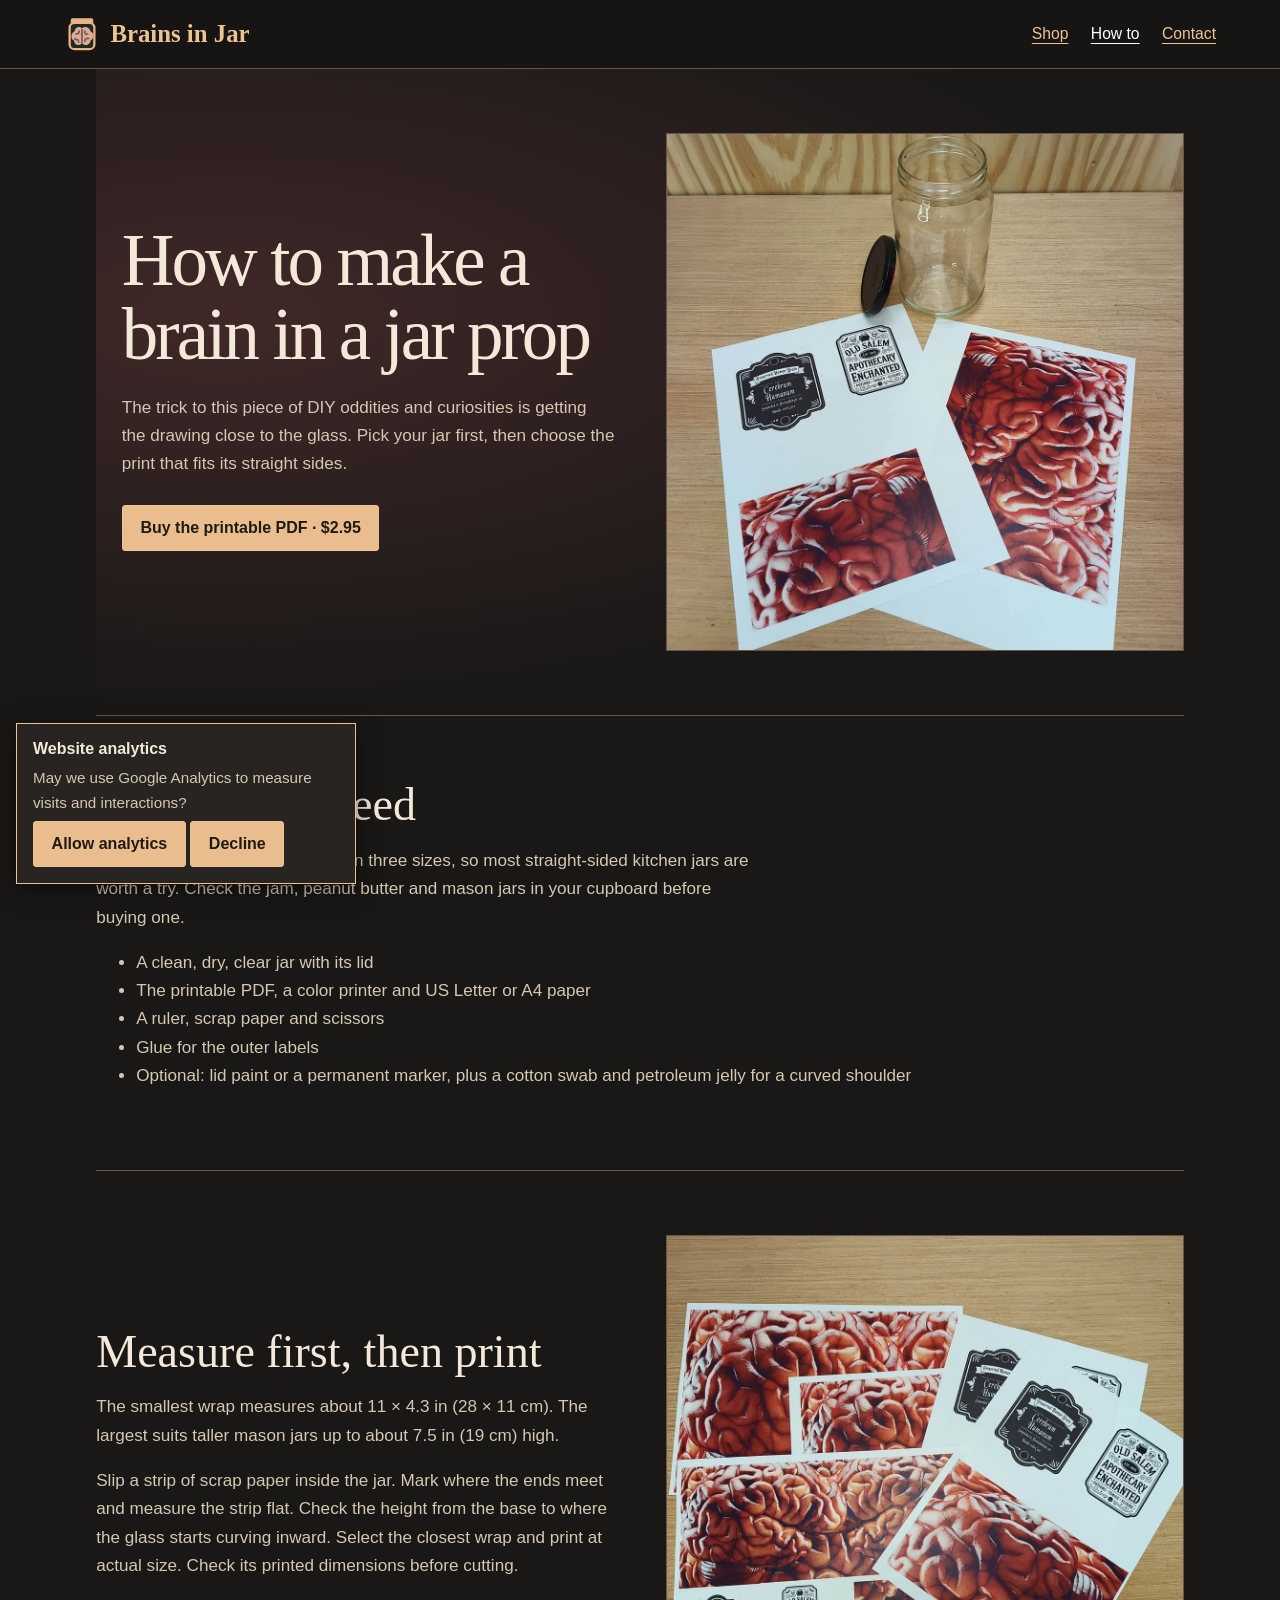
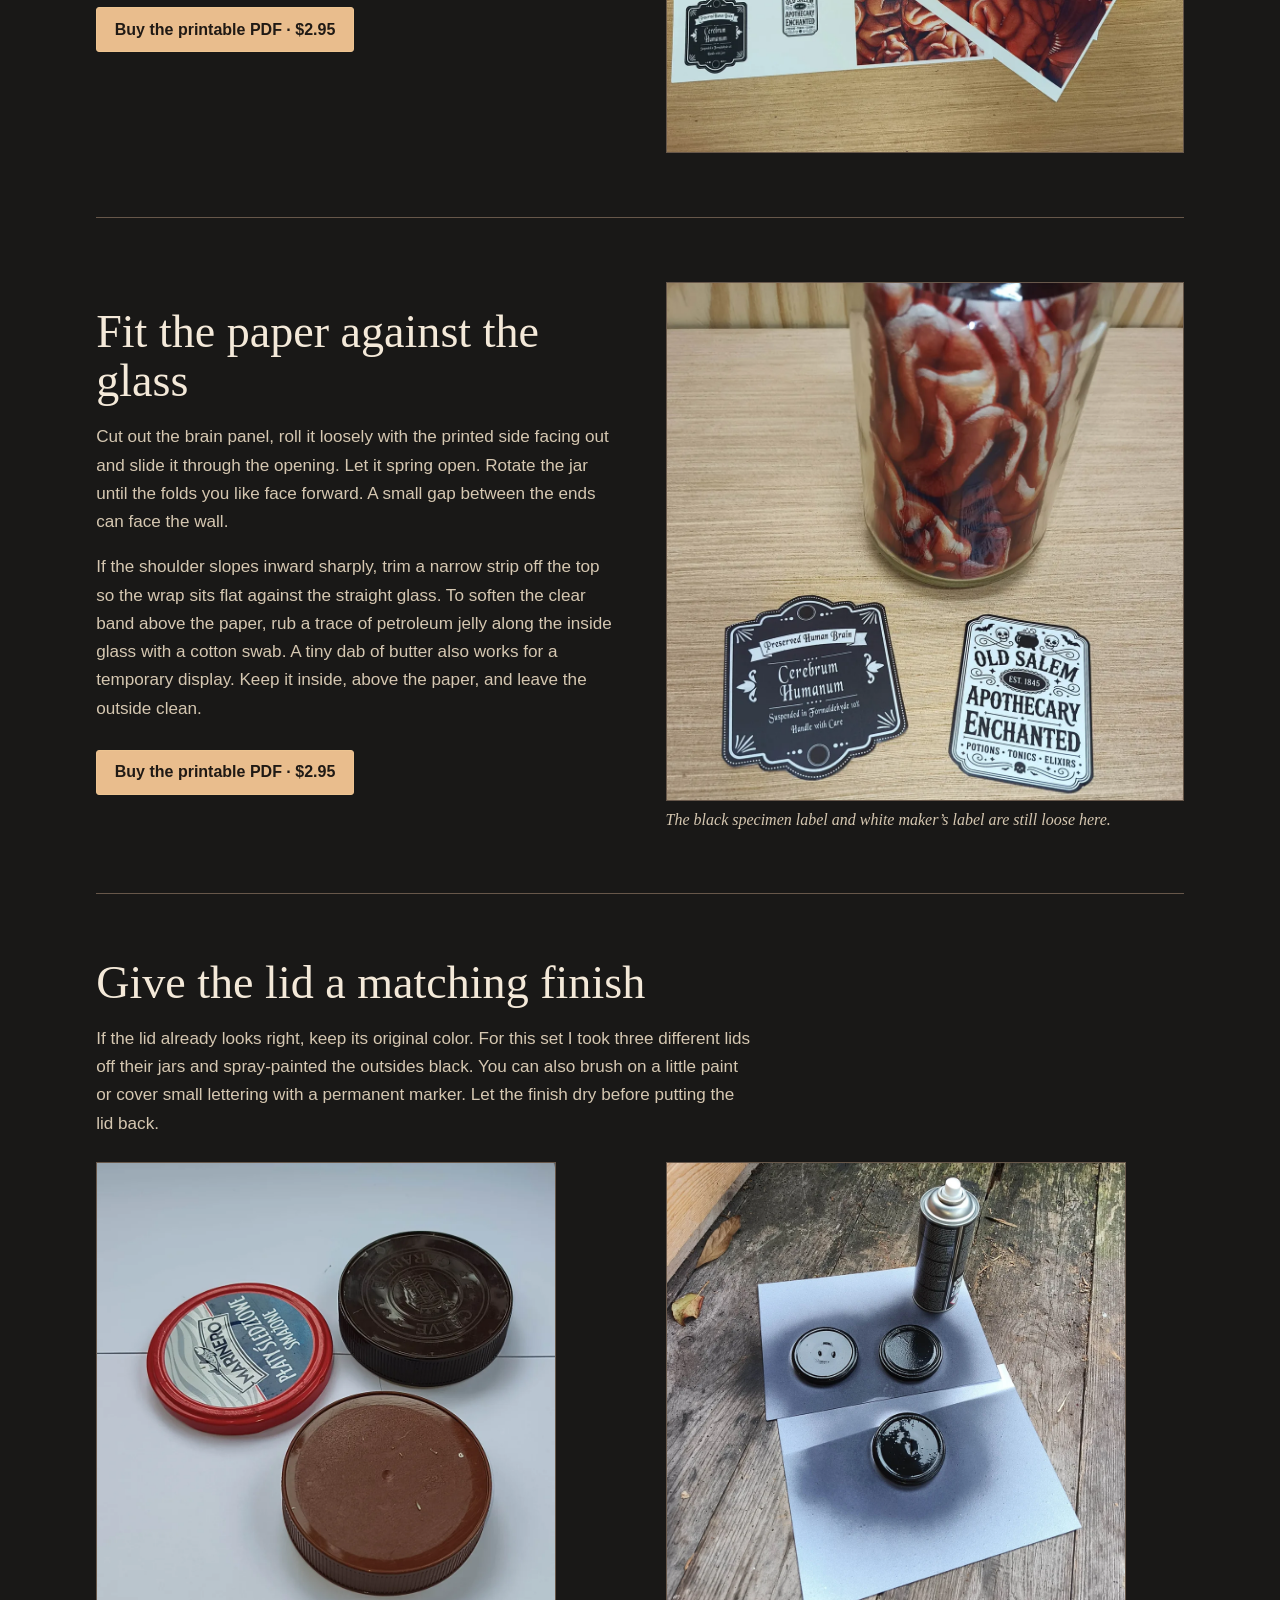
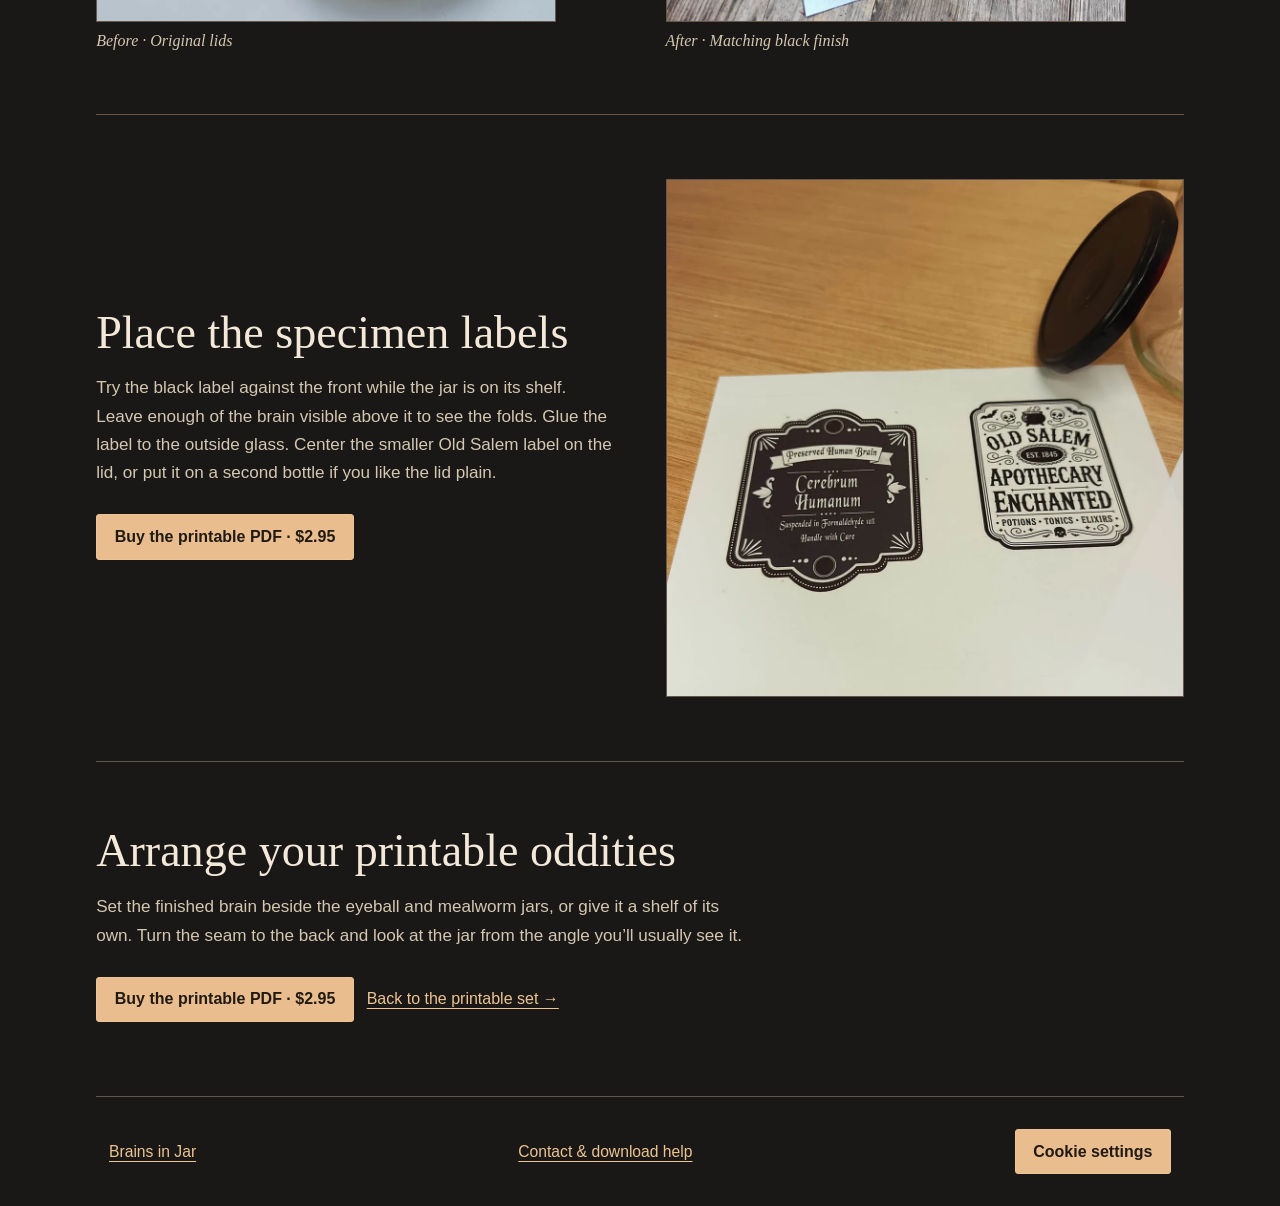
==== how-to.html @ 7c19cf12 "Add files via upload" ====
<!doctype html><html lang="en-US"><head><meta charset="utf-8"><meta name="viewport" content="width=device-width,initial-scale=1"><title>How to Make a Brain in a Jar Prop | Illustrated Guide</title><meta name="description" content="Choose a jar, fit a paper brain wrap behind glass and finish the lid and labels with this illustrated specimen jar tutorial."><link rel="canonical" href="https://brainsinjar.com/how-to"><link rel="icon" href="/favicon.svg"><link rel="stylesheet" href="/style.css"></head><body><header><div class="bar"><a class="brand" href="/"><img src="/favicon.svg" width="36" height="36" alt="">Brains in Jar</a><nav aria-label="Main navigation"><a href="/">Shop</a><a href="/how-to" aria-current="page">How to</a><a href="/contact">Contact</a></nav></div></header><main><section class="hero split"><div><h1>How to make a brain in a jar prop</h1><p>The trick to this piece of DIY oddities and curiosities is getting the drawing close to the glass. Pick your jar first, then choose the print that fits its straight sides.</p><div class="actions"><button class="buy" type="button" data-buy>Buy the printable PDF · $2.95</button></div></div><figure><img src="/cabinet/photos/parts-1080.webp" srcset="/cabinet/photos/parts-520.webp 520w, /cabinet/photos/parts-1080.webp 1080w" sizes="(max-width: 720px) 92vw, 540px" width="1080" height="1080" alt="Empty jar beside the brain wrap and specimen labels" fetchpriority="high"></figure></section><section class="wide"><div><h2>What you’ll need</h2><p>Each of the three designs comes in three sizes, so most straight-sided kitchen jars are worth a try. Check the jam, peanut butter and mason jars in your cupboard before buying one.</p><ul><li>A clean, dry, clear jar with its lid</li><li>The printable PDF, a color printer and US Letter or A4 paper</li><li>A ruler, scrap paper and scissors</li><li>Glue for the outer labels</li><li>Optional: lid paint or a permanent marker, plus a cotton swab and petroleum jelly for a curved shoulder</li></ul></div></section><section class="split"><div><h2>Measure first, then print</h2><p>The smallest wrap measures about 11 × 4.3 in (28 × 11 cm). The largest suits taller mason jars up to about 7.5 in (19 cm) high.</p><p>Slip a strip of scrap paper inside the jar. Mark where the ends meet and measure the strip flat. Check the height from the base to where the glass starts curving inward. Select the closest wrap and print at actual size. Check its printed dimensions before cutting.</p><button class="buy" type="button" data-buy>Buy the printable PDF · $2.95</button></div><figure><img src="/cabinet/photos/sizes-1080.webp" srcset="/cabinet/photos/sizes-520.webp 520w, /cabinet/photos/sizes-1080.webp 1080w" sizes="(max-width: 720px) 92vw, 540px" width="1080" height="1080" alt="Three sizes of the brain design laid out with their labels" loading="lazy"></figure></section><section class="split"><div><h2>Fit the paper against the glass</h2><p>Cut out the brain panel, roll it loosely with the printed side facing out and slide it through the opening. Let it spring open. Rotate the jar until the folds you like face forward. A small gap between the ends can face the wall.</p><p>If the shoulder slopes inward sharply, trim a narrow strip off the top so the wrap sits flat against the straight glass. To soften the clear band above the paper, rub a trace of petroleum jelly along the inside glass with a cotton swab. A tiny dab of butter also works for a temporary display. Keep it inside, above the paper, and leave the outside clean.</p><button class="buy" type="button" data-buy>Buy the printable PDF · $2.95</button></div><figure><img src="/cabinet/photos/specimen-1080.webp" srcset="/cabinet/photos/specimen-520.webp 520w, /cabinet/photos/specimen-1080.webp 1080w" sizes="(max-width: 720px) 92vw, 540px" width="1080" height="1080" alt="Brain wrap fitted inside a glass jar before the labels are attached" loading="lazy"><figcaption>The black specimen label and white maker’s label are still loose here.</figcaption></figure></section><section class="wide"><div><h2>Give the lid a matching finish</h2><p>If the lid already looks right, keep its original color. For this set I took three different lids off their jars and spray-painted the outsides black. You can also brush on a little paint or cover small lettering with a permanent marker. Let the finish dry before putting the lid back.</p><div class="gallery"><figure><img src="/cabinet/photos/lids-before-1080.webp" srcset="/cabinet/photos/lids-before-520.webp 520w, /cabinet/photos/lids-before-1080.webp 1080w" sizes="(max-width: 720px) 92vw, 540px" width="1080" height="1080" alt="Three reused lids in different colors before painting" loading="lazy"><figcaption>Before · Original lids</figcaption></figure><figure><img src="/cabinet/photos/lids-after-1080.webp" srcset="/cabinet/photos/lids-after-520.webp 520w, /cabinet/photos/lids-after-1080.webp 1080w" sizes="(max-width: 720px) 92vw, 540px" width="1080" height="1080" alt="Three black lids drying beside a spray can" loading="lazy"><figcaption>After · Matching black finish</figcaption></figure></div></div></section><section class="split"><div><h2>Place the specimen labels</h2><p>Try the black label against the front while the jar is on its shelf. Leave enough of the brain visible above it to see the folds. Glue the label to the outside glass. Center the smaller Old Salem label on the lid, or put it on a second bottle if you like the lid plain.</p><button class="buy" type="button" data-buy>Buy the printable PDF · $2.95</button></div><figure><img src="/cabinet/photos/labels-1080.webp" srcset="/cabinet/photos/labels-520.webp 520w, /cabinet/photos/labels-1080.webp 1080w" sizes="(max-width: 720px) 92vw, 540px" width="1080" height="1080" alt="Printable brain specimen label and Old Salem lid label" loading="lazy"></figure></section><section class="wide"><div><h2>Arrange your printable oddities</h2><p>Set the finished brain beside the eyeball and mealworm jars, or give it a shelf of its own. Turn the seam to the back and look at the jar from the angle you’ll usually see it.</p><button class="buy" type="button" data-buy>Buy the printable PDF · $2.95</button><a class="textlink" href="/">Back to the printable set →</a></div></section></main><footer class="frame"><a href="/">Brains in Jar</a><a href="/contact.html">Contact &amp; download help</a><button id="cookie-settings">Cookie settings</button></footer><aside id="analytics-choice" aria-label="Analytics preferences" hidden><strong>Website analytics</strong><p>May we use Google Analytics to measure visits and interactions?</p><button data-accept>Allow analytics</button> <button data-decline>Decline</button></aside><script defer src="/analytics.js"></script>
<script defer src="https://cdn.paddle.com/paddle/v2/paddle.js"></script><script defer src="/jar-shop.js"></script></body></html>
---- style.css ----
:root{color-scheme:dark;--ink:#f4e9d9;--muted:#d5c7b1;--line:#67574a;--gold:#edc491;background:#191817;color:var(--ink);font-family:"Trebuchet MS",Arial,sans-serif}*{box-sizing:border-box}body{margin:0}header{background:#171514;border-bottom:1px solid var(--line);padding:1rem 5vw}.bar,main,footer{max-width:1190px;margin:auto}.bar,.brand,nav,.actions,footer{display:flex;align-items:center;gap:1.4rem;flex-wrap:wrap}.bar,footer{justify-content:space-between}.brand{font:600 1.55rem Georgia,serif;text-decoration:none;gap:.65rem}nav a,footer a{font-size:.98rem}a{color:var(--gold);text-underline-offset:.25em}nav a[aria-current]{color:white}main{padding:0 clamp(1rem,4vw,3.5rem)}section{padding:clamp(2.3rem,5vw,5rem) 0;border-bottom:1px solid var(--line)}.split,.gallery{display:grid;grid-template-columns:minmax(0,1fr) minmax(0,1fr);gap:clamp(1.6rem,4vw,4.5rem);align-items:center}.hero{background:radial-gradient(at 12% 38%,#402828,transparent 70%)}.hero>div{padding-left:clamp(.75rem,2vw,2rem)}h1,h2,figcaption{font-family:Georgia,serif;font-weight:500}h1{font-size:clamp(2.7rem,5.7vw,5.3rem);letter-spacing:-.04em;line-height:1.02;margin:0 0 1.3rem}h2{font-size:clamp(1.9rem,3.6vw,3.2rem);line-height:1.08;margin:0 0 1rem}p,li,label{font-size:1.07rem;line-height:1.65;color:var(--muted)}p{max-width:69ch}figure{margin:0}figure img{display:block;width:100%;height:auto;border:1px solid var(--line)}figcaption{padding-top:.65rem;color:var(--muted);font-style:italic}.gallery{align-items:start;margin-top:1.5rem}.gallery figure{max-width:460px}.buy,button,#file{font:inherit;cursor:pointer;border:1px solid var(--gold);padding:.8rem 1.1rem;background:#e9bd8d;color:#201a15;border-radius:3px;font-weight:bold}.buy{margin:.6rem .8rem .6rem 0}.textlink{display:inline-block;margin:.7rem 0}.actions{gap:.6rem}footer{padding:2rem 5vw}form{padding:1.35rem;background:#272421;border:1px solid var(--line)}label,input,textarea,select{display:block;width:100%}input,textarea,select{padding:.75rem;font:inherit;margin:.2rem 0 .8rem;border:1px solid var(--line);background:#171514;color:var(--ink)}#analytics-choice{position:fixed;bottom:1rem;left:1rem;max-width:min(340px,92vw);padding:1rem;background:#272421;border:1px solid var(--gold);box-shadow:0 5px 22px #0008}#analytics-choice p{font-size:.95rem;margin:.4rem 0}button:disabled{opacity:.6}[hidden]{display:none!important}:focus-visible{outline:3px solid #9ed9d0;outline-offset:3px}@media(max-width:720px){.split{grid-template-columns:1fr}.gallery{gap:1rem}.bar{gap:.8rem}nav{gap:1rem}.hero>div{padding-left:0}.brand{font-size:1.25rem}.actions{align-items:flex-start}.hero figure{max-width:480px}}
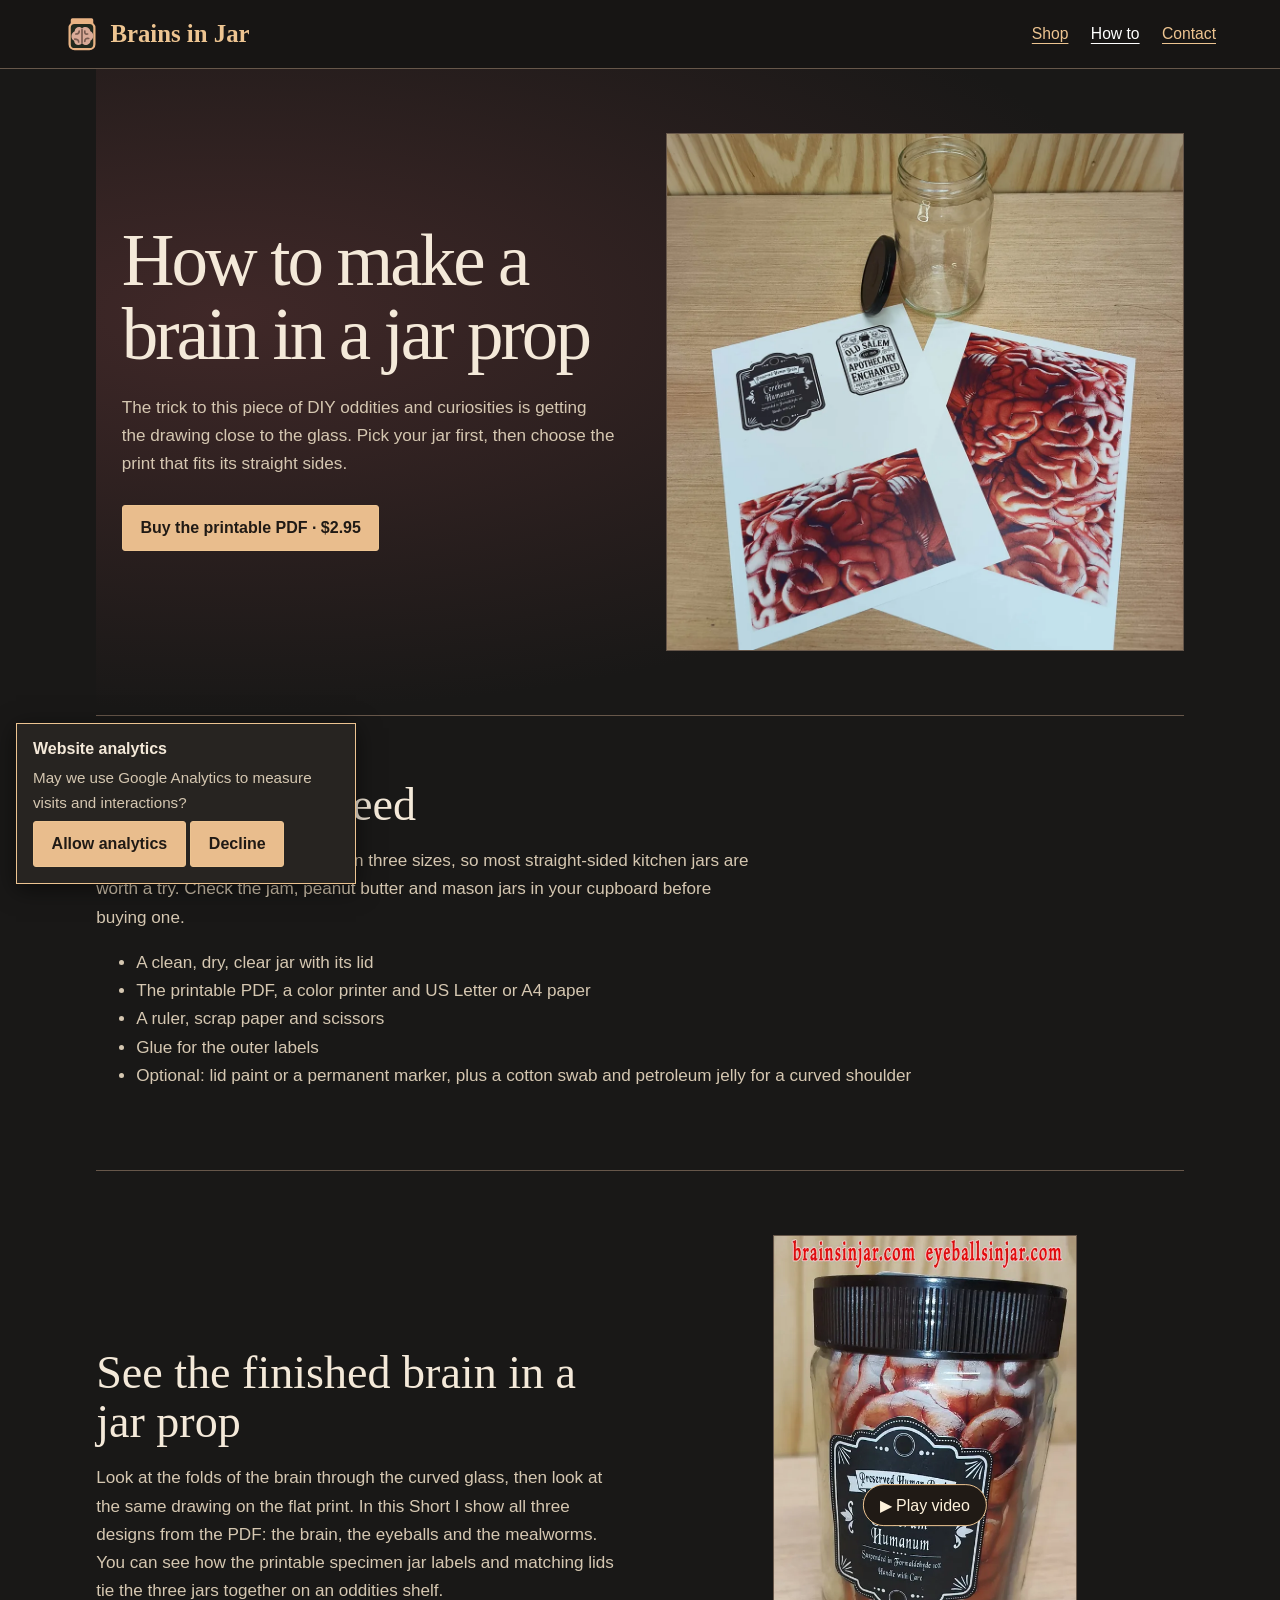
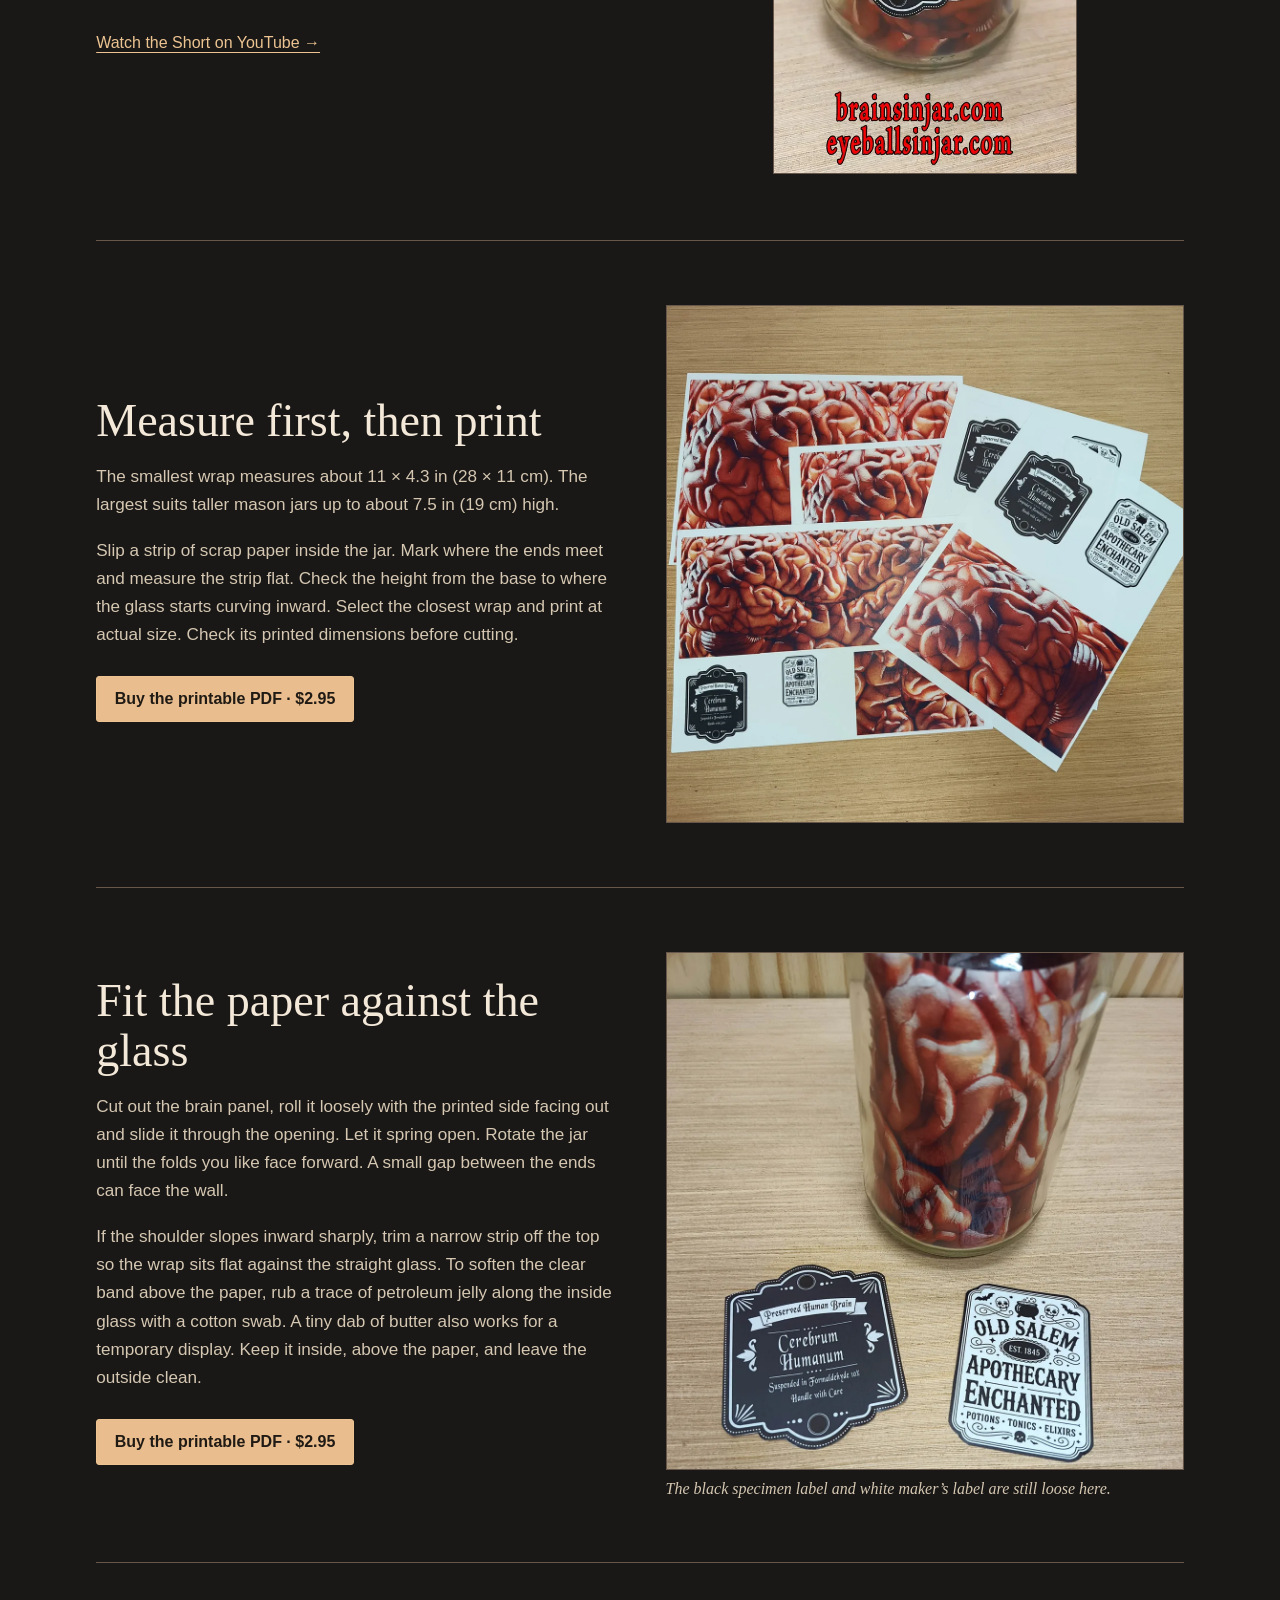
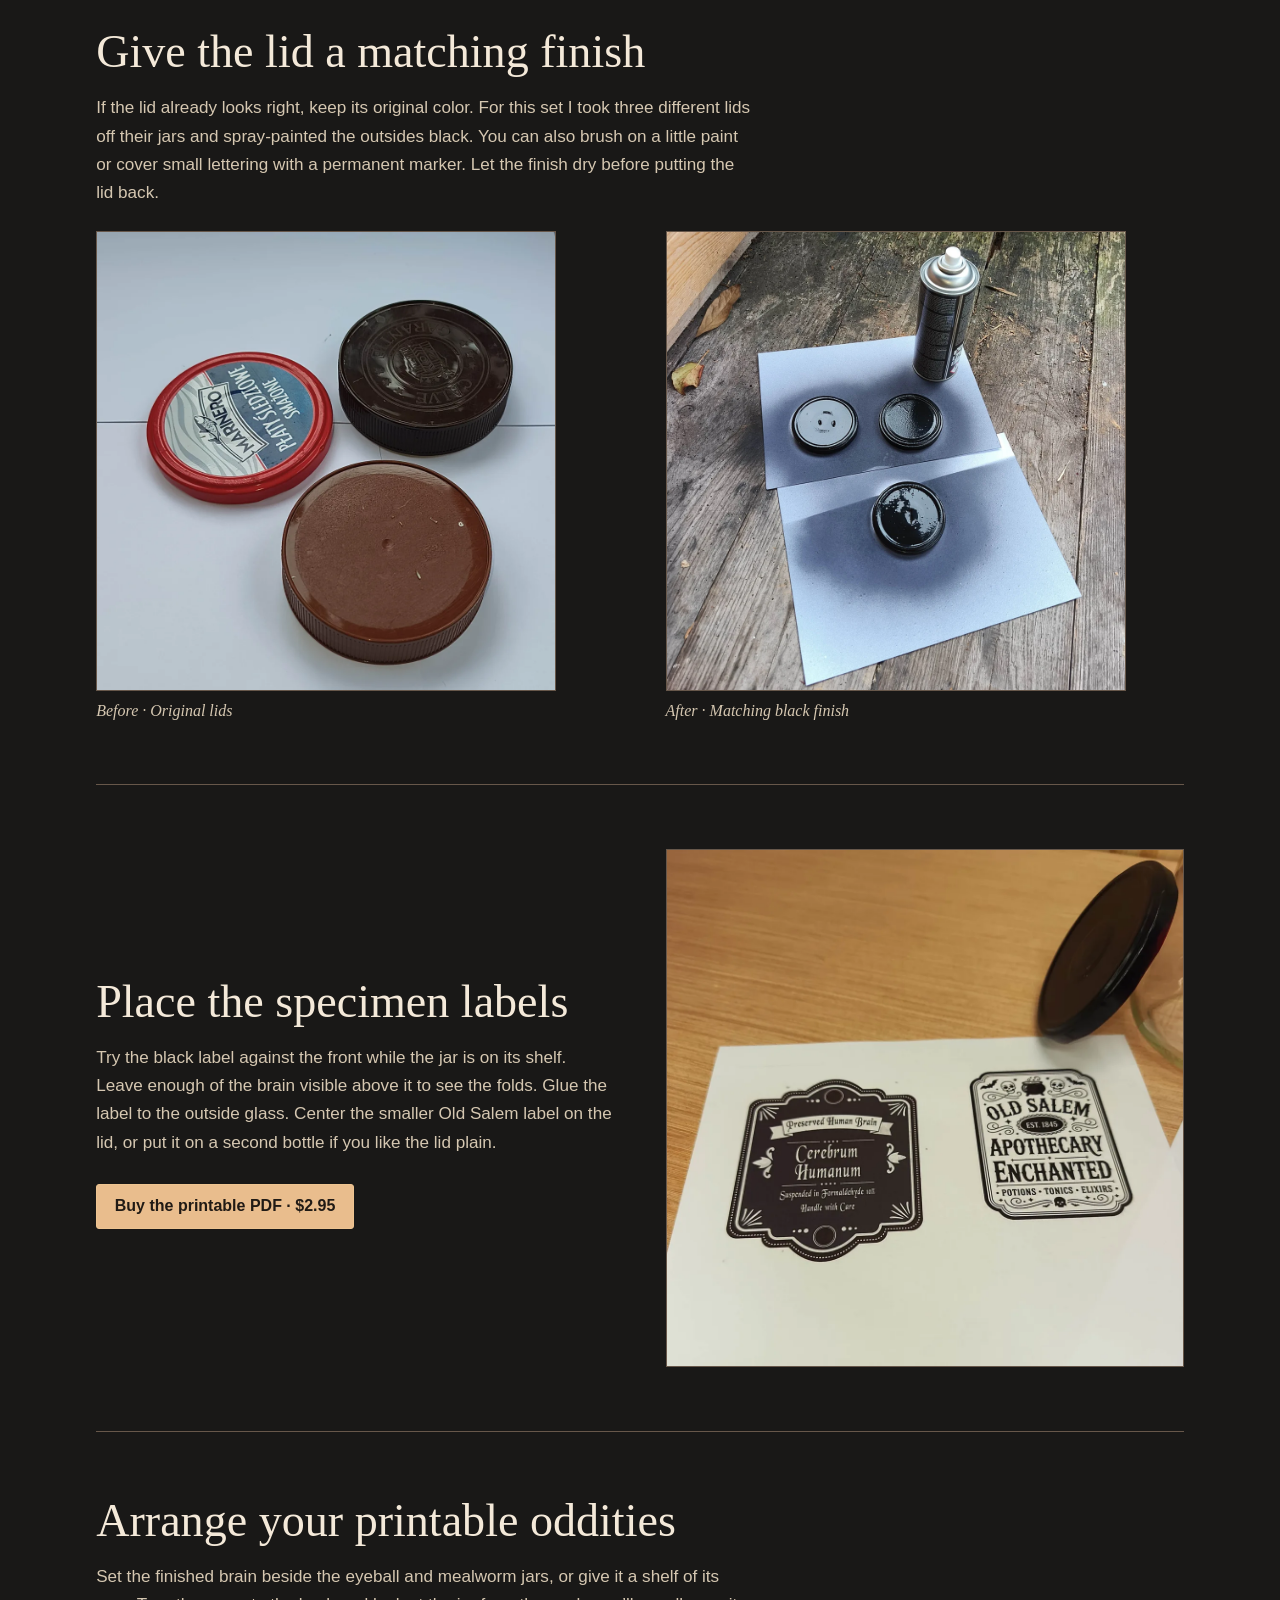
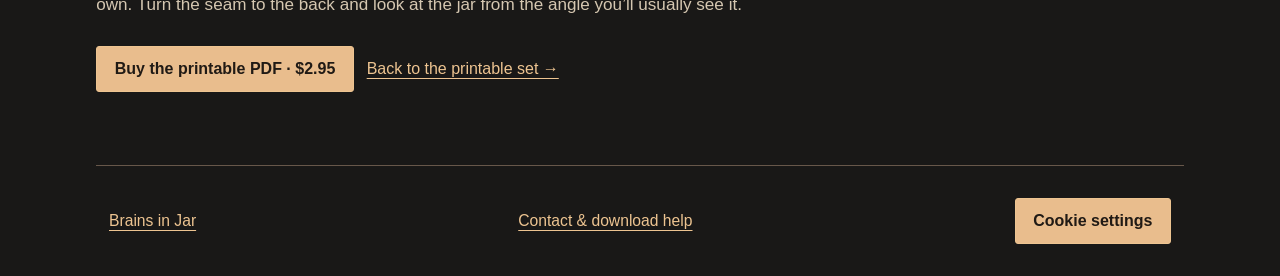
==== commit 9a2fd823: "Add files via upload" ====
--- a/how-to.html
+++ b/how-to.html
@@ -1,2 +1,25 @@
-<!doctype html><html lang="en-US"><head><meta charset="utf-8"><meta name="viewport" content="width=device-width,initial-scale=1"><title>How to Make a Brain in a Jar Prop | Illustrated Guide</title><meta name="description" content="Choose a jar, fit a paper brain wrap behind glass and finish the lid and labels with this illustrated specimen jar tutorial."><link rel="canonical" href="https://brainsinjar.com/how-to"><link rel="icon" href="/favicon.svg"><link rel="stylesheet" href="/style.css"></head><body><header><div class="bar"><a class="brand" href="/"><img src="/favicon.svg" width="36" height="36" alt="">Brains in Jar</a><nav aria-label="Main navigation"><a href="/">Shop</a><a href="/how-to" aria-current="page">How to</a><a href="/contact">Contact</a></nav></div></header><main><section class="hero split"><div><h1>How to make a brain in a jar prop</h1><p>The trick to this piece of DIY oddities and curiosities is getting the drawing close to the glass. Pick your jar first, then choose the print that fits its straight sides.</p><div class="actions"><button class="buy" type="button" data-buy>Buy the printable PDF · $2.95</button></div></div><figure><img src="/cabinet/photos/parts-1080.webp" srcset="/cabinet/photos/parts-520.webp 520w, /cabinet/photos/parts-1080.webp 1080w" sizes="(max-width: 720px) 92vw, 540px" width="1080" height="1080" alt="Empty jar beside the brain wrap and specimen labels" fetchpriority="high"></figure></section><section class="wide"><div><h2>What you’ll need</h2><p>Each of the three designs comes in three sizes, so most straight-sided kitchen jars are worth a try. Check the jam, peanut butter and mason jars in your cupboard before buying one.</p><ul><li>A clean, dry, clear jar with its lid</li><li>The printable PDF, a color printer and US Letter or A4 paper</li><li>A ruler, scrap paper and scissors</li><li>Glue for the outer labels</li><li>Optional: lid paint or a permanent marker, plus a cotton swab and petroleum jelly for a curved shoulder</li></ul></div></section><section class="split"><div><h2>Measure first, then print</h2><p>The smallest wrap measures about 11 × 4.3 in (28 × 11 cm). The largest suits taller mason jars up to about 7.5 in (19 cm) high.</p><p>Slip a strip of scrap paper inside the jar. Mark where the ends meet and measure the strip flat. Check the height from the base to where the glass starts curving inward. Select the closest wrap and print at actual size. Check its printed dimensions before cutting.</p><button class="buy" type="button" data-buy>Buy the printable PDF · $2.95</button></div><figure><img src="/cabinet/photos/sizes-1080.webp" srcset="/cabinet/photos/sizes-520.webp 520w, /cabinet/photos/sizes-1080.webp 1080w" sizes="(max-width: 720px) 92vw, 540px" width="1080" height="1080" alt="Three sizes of the brain design laid out with their labels" loading="lazy"></figure></section><section class="split"><div><h2>Fit the paper against the glass</h2><p>Cut out the brain panel, roll it loosely with the printed side facing out and slide it through the opening. Let it spring open. Rotate the jar until the folds you like face forward. A small gap between the ends can face the wall.</p><p>If the shoulder slopes inward sharply, trim a narrow strip off the top so the wrap sits flat against the straight glass. To soften the clear band above the paper, rub a trace of petroleum jelly along the inside glass with a cotton swab. A tiny dab of butter also works for a temporary display. Keep it inside, above the paper, and leave the outside clean.</p><button class="buy" type="button" data-buy>Buy the printable PDF · $2.95</button></div><figure><img src="/cabinet/photos/specimen-1080.webp" srcset="/cabinet/photos/specimen-520.webp 520w, /cabinet/photos/specimen-1080.webp 1080w" sizes="(max-width: 720px) 92vw, 540px" width="1080" height="1080" alt="Brain wrap fitted inside a glass jar before the labels are attached" loading="lazy"><figcaption>The black specimen label and white maker’s label are still loose here.</figcaption></figure></section><section class="wide"><div><h2>Give the lid a matching finish</h2><p>If the lid already looks right, keep its original color. For this set I took three different lids off their jars and spray-painted the outsides black. You can also brush on a little paint or cover small lettering with a permanent marker. Let the finish dry before putting the lid back.</p><div class="gallery"><figure><img src="/cabinet/photos/lids-before-1080.webp" srcset="/cabinet/photos/lids-before-520.webp 520w, /cabinet/photos/lids-before-1080.webp 1080w" sizes="(max-width: 720px) 92vw, 540px" width="1080" height="1080" alt="Three reused lids in different colors before painting" loading="lazy"><figcaption>Before · Original lids</figcaption></figure><figure><img src="/cabinet/photos/lids-after-1080.webp" srcset="/cabinet/photos/lids-after-520.webp 520w, /cabinet/photos/lids-after-1080.webp 1080w" sizes="(max-width: 720px) 92vw, 540px" width="1080" height="1080" alt="Three black lids drying beside a spray can" loading="lazy"><figcaption>After · Matching black finish</figcaption></figure></div></div></section><section class="split"><div><h2>Place the specimen labels</h2><p>Try the black label against the front while the jar is on its shelf. Leave enough of the brain visible above it to see the folds. Glue the label to the outside glass. Center the smaller Old Salem label on the lid, or put it on a second bottle if you like the lid plain.</p><button class="buy" type="button" data-buy>Buy the printable PDF · $2.95</button></div><figure><img src="/cabinet/photos/labels-1080.webp" srcset="/cabinet/photos/labels-520.webp 520w, /cabinet/photos/labels-1080.webp 1080w" sizes="(max-width: 720px) 92vw, 540px" width="1080" height="1080" alt="Printable brain specimen label and Old Salem lid label" loading="lazy"></figure></section><section class="wide"><div><h2>Arrange your printable oddities</h2><p>Set the finished brain beside the eyeball and mealworm jars, or give it a shelf of its own. Turn the seam to the back and look at the jar from the angle you’ll usually see it.</p><button class="buy" type="button" data-buy>Buy the printable PDF · $2.95</button><a class="textlink" href="/">Back to the printable set →</a></div></section></main><footer class="frame"><a href="/">Brains in Jar</a><a href="/contact.html">Contact &amp; download help</a><button id="cookie-settings">Cookie settings</button></footer><aside id="analytics-choice" aria-label="Analytics preferences" hidden><strong>Website analytics</strong><p>May we use Google Analytics to measure visits and interactions?</p><button data-accept>Allow analytics</button> <button data-decline>Decline</button></aside><script defer src="/analytics.js"></script>
-<script defer src="https://cdn.paddle.com/paddle/v2/paddle.js"></script><script defer src="/jar-shop.js"></script></body></html>+<!doctype html><html lang="en-US"><head><meta charset="utf-8"><meta name="viewport" content="width=device-width,initial-scale=1"><title>How to Make a Brain in a Jar Prop | Illustrated Guide</title><meta name="description" content="Choose a jar, fit a paper brain wrap behind glass and finish the lid and labels with this illustrated specimen jar tutorial."><link rel="canonical" href="https://brainsinjar.com/how-to"><link rel="icon" href="/favicon.svg"><link rel="stylesheet" href="/style.css"><style>
+.brain-short{width:min(100%,19rem);aspect-ratio:9/16;justify-self:center}
+.brain-short a,.brain-short iframe{position:relative;display:block;width:100%;height:100%;border:0}
+.brain-short img{display:block;width:100%;height:auto}
+.brain-short span{position:absolute;top:50%;left:50%;transform:translate(-50%,-50%);background:#201a15;color:#fff3dd;padding:.65rem 1rem;border:1px solid #edc491;border-radius:2rem;white-space:nowrap}
+</style></head><body><header><div class="bar"><a class="brand" href="/"><img src="/favicon.svg" width="36" height="36" alt="">Brains in Jar</a><nav aria-label="Main navigation"><a href="/">Shop</a><a href="/how-to" aria-current="page">How to</a><a href="/contact">Contact</a></nav></div></header><main><section class="hero split"><div><h1>How to make a brain in a jar prop</h1><p>The trick to this piece of DIY oddities and curiosities is getting the drawing close to the glass. Pick your jar first, then choose the print that fits its straight sides.</p><div class="actions"><button class="buy" type="button" data-buy>Buy the printable PDF · $2.95</button></div></div><figure><img src="/cabinet/photos/parts-1080.webp" srcset="/cabinet/photos/parts-520.webp 520w, /cabinet/photos/parts-1080.webp 1080w" sizes="(max-width: 720px) 92vw, 540px" width="1080" height="1080" alt="Empty jar beside the brain wrap and specimen labels" fetchpriority="high"></figure></section><section class="wide"><div><h2>What you’ll need</h2><p>Each of the three designs comes in three sizes, so most straight-sided kitchen jars are worth a try. Check the jam, peanut butter and mason jars in your cupboard before buying one.</p><ul><li>A clean, dry, clear jar with its lid</li><li>The printable PDF, a color printer and US Letter or A4 paper</li><li>A ruler, scrap paper and scissors</li><li>Glue for the outer labels</li><li>Optional: lid paint or a permanent marker, plus a cotton swab and petroleum jelly for a curved shoulder</li></ul></div></section><section class="split" aria-labelledby="brain-short-title">
+<div><h2 id="brain-short-title">See the finished brain in a jar prop</h2>
+<p>Look at the folds of the brain through the curved glass, then look at the same drawing on the flat print. In this Short I show all three designs from the PDF: the brain, the eyeballs and the mealworms. You can see how the printable specimen jar labels and matching lids tie the three jars together on an oddities shelf.</p>
+<a class="textlink" href="https://www.youtube.com/shorts/xWWHlDxY_ig">Watch the Short on YouTube →</a></div>
+<figure class="brain-short"><a id="play-brain-short" href="https://www.youtube.com/shorts/xWWHlDxY_ig" aria-label="Play the brain in a jar video"><img src="/cabinet/photos/brain-in-a-jar-video.webp" width="540" height="960" loading="lazy" decoding="async" alt="Finished brain jar with a black Cerebrum Humanum label and matching lid"><span aria-hidden="true">▶ Play video</span></a></figure>
+</section><section class="split"><div><h2>Measure first, then print</h2><p>The smallest wrap measures about 11 × 4.3 in (28 × 11 cm). The largest suits taller mason jars up to about 7.5 in (19 cm) high.</p><p>Slip a strip of scrap paper inside the jar. Mark where the ends meet and measure the strip flat. Check the height from the base to where the glass starts curving inward. Select the closest wrap and print at actual size. Check its printed dimensions before cutting.</p><button class="buy" type="button" data-buy>Buy the printable PDF · $2.95</button></div><figure><img src="/cabinet/photos/sizes-1080.webp" srcset="/cabinet/photos/sizes-520.webp 520w, /cabinet/photos/sizes-1080.webp 1080w" sizes="(max-width: 720px) 92vw, 540px" width="1080" height="1080" alt="Three sizes of the brain design laid out with their labels" loading="lazy"></figure></section><section class="split"><div><h2>Fit the paper against the glass</h2><p>Cut out the brain panel, roll it loosely with the printed side facing out and slide it through the opening. Let it spring open. Rotate the jar until the folds you like face forward. A small gap between the ends can face the wall.</p><p>If the shoulder slopes inward sharply, trim a narrow strip off the top so the wrap sits flat against the straight glass. To soften the clear band above the paper, rub a trace of petroleum jelly along the inside glass with a cotton swab. A tiny dab of butter also works for a temporary display. Keep it inside, above the paper, and leave the outside clean.</p><button class="buy" type="button" data-buy>Buy the printable PDF · $2.95</button></div><figure><img src="/cabinet/photos/specimen-1080.webp" srcset="/cabinet/photos/specimen-520.webp 520w, /cabinet/photos/specimen-1080.webp 1080w" sizes="(max-width: 720px) 92vw, 540px" width="1080" height="1080" alt="Brain wrap fitted inside a glass jar before the labels are attached" loading="lazy"><figcaption>The black specimen label and white maker’s label are still loose here.</figcaption></figure></section><section class="wide"><div><h2>Give the lid a matching finish</h2><p>If the lid already looks right, keep its original color. For this set I took three different lids off their jars and spray-painted the outsides black. You can also brush on a little paint or cover small lettering with a permanent marker. Let the finish dry before putting the lid back.</p><div class="gallery"><figure><img src="/cabinet/photos/lids-before-1080.webp" srcset="/cabinet/photos/lids-before-520.webp 520w, /cabinet/photos/lids-before-1080.webp 1080w" sizes="(max-width: 720px) 92vw, 540px" width="1080" height="1080" alt="Three reused lids in different colors before painting" loading="lazy"><figcaption>Before · Original lids</figcaption></figure><figure><img src="/cabinet/photos/lids-after-1080.webp" srcset="/cabinet/photos/lids-after-520.webp 520w, /cabinet/photos/lids-after-1080.webp 1080w" sizes="(max-width: 720px) 92vw, 540px" width="1080" height="1080" alt="Three black lids drying beside a spray can" loading="lazy"><figcaption>After · Matching black finish</figcaption></figure></div></div></section><section class="split"><div><h2>Place the specimen labels</h2><p>Try the black label against the front while the jar is on its shelf. Leave enough of the brain visible above it to see the folds. Glue the label to the outside glass. Center the smaller Old Salem label on the lid, or put it on a second bottle if you like the lid plain.</p><button class="buy" type="button" data-buy>Buy the printable PDF · $2.95</button></div><figure><img src="/cabinet/photos/labels-1080.webp" srcset="/cabinet/photos/labels-520.webp 520w, /cabinet/photos/labels-1080.webp 1080w" sizes="(max-width: 720px) 92vw, 540px" width="1080" height="1080" alt="Printable brain specimen label and Old Salem lid label" loading="lazy"></figure></section><section class="wide"><div><h2>Arrange your printable oddities</h2><p>Set the finished brain beside the eyeball and mealworm jars, or give it a shelf of its own. Turn the seam to the back and look at the jar from the angle you’ll usually see it.</p><button class="buy" type="button" data-buy>Buy the printable PDF · $2.95</button><a class="textlink" href="/">Back to the printable set →</a></div></section></main><footer class="frame"><a href="/">Brains in Jar</a><a href="/contact.html">Contact &amp; download help</a><button id="cookie-settings">Cookie settings</button></footer><aside id="analytics-choice" aria-label="Analytics preferences" hidden><strong>Website analytics</strong><p>May we use Google Analytics to measure visits and interactions?</p><button data-accept>Allow analytics</button> <button data-decline>Decline</button></aside><script defer src="/analytics.js"></script>
+<script defer src="https://cdn.paddle.com/paddle/v2/paddle.js"></script><script defer src="/jar-shop.js"></script><script>
+document.getElementById('play-brain-short').addEventListener('click', function (event) {
+  if (event.ctrlKey || event.metaKey || event.shiftKey || event.altKey) return;
+  event.preventDefault();
+  const player = document.createElement('iframe');
+  player.title = 'Brain in a jar prop and printable specimen jars';
+  player.allow = 'autoplay; encrypted-media; picture-in-picture; fullscreen';
+  player.allowFullscreen = true;
+  player.referrerPolicy = 'strict-origin-when-cross-origin';
+  player.src = 'https://www.youtube-nocookie.com/embed/xWWHlDxY_ig?autoplay=1&playsinline=1';
+  this.replaceWith(player);
+  player.focus();
+});
+</script></body></html>
